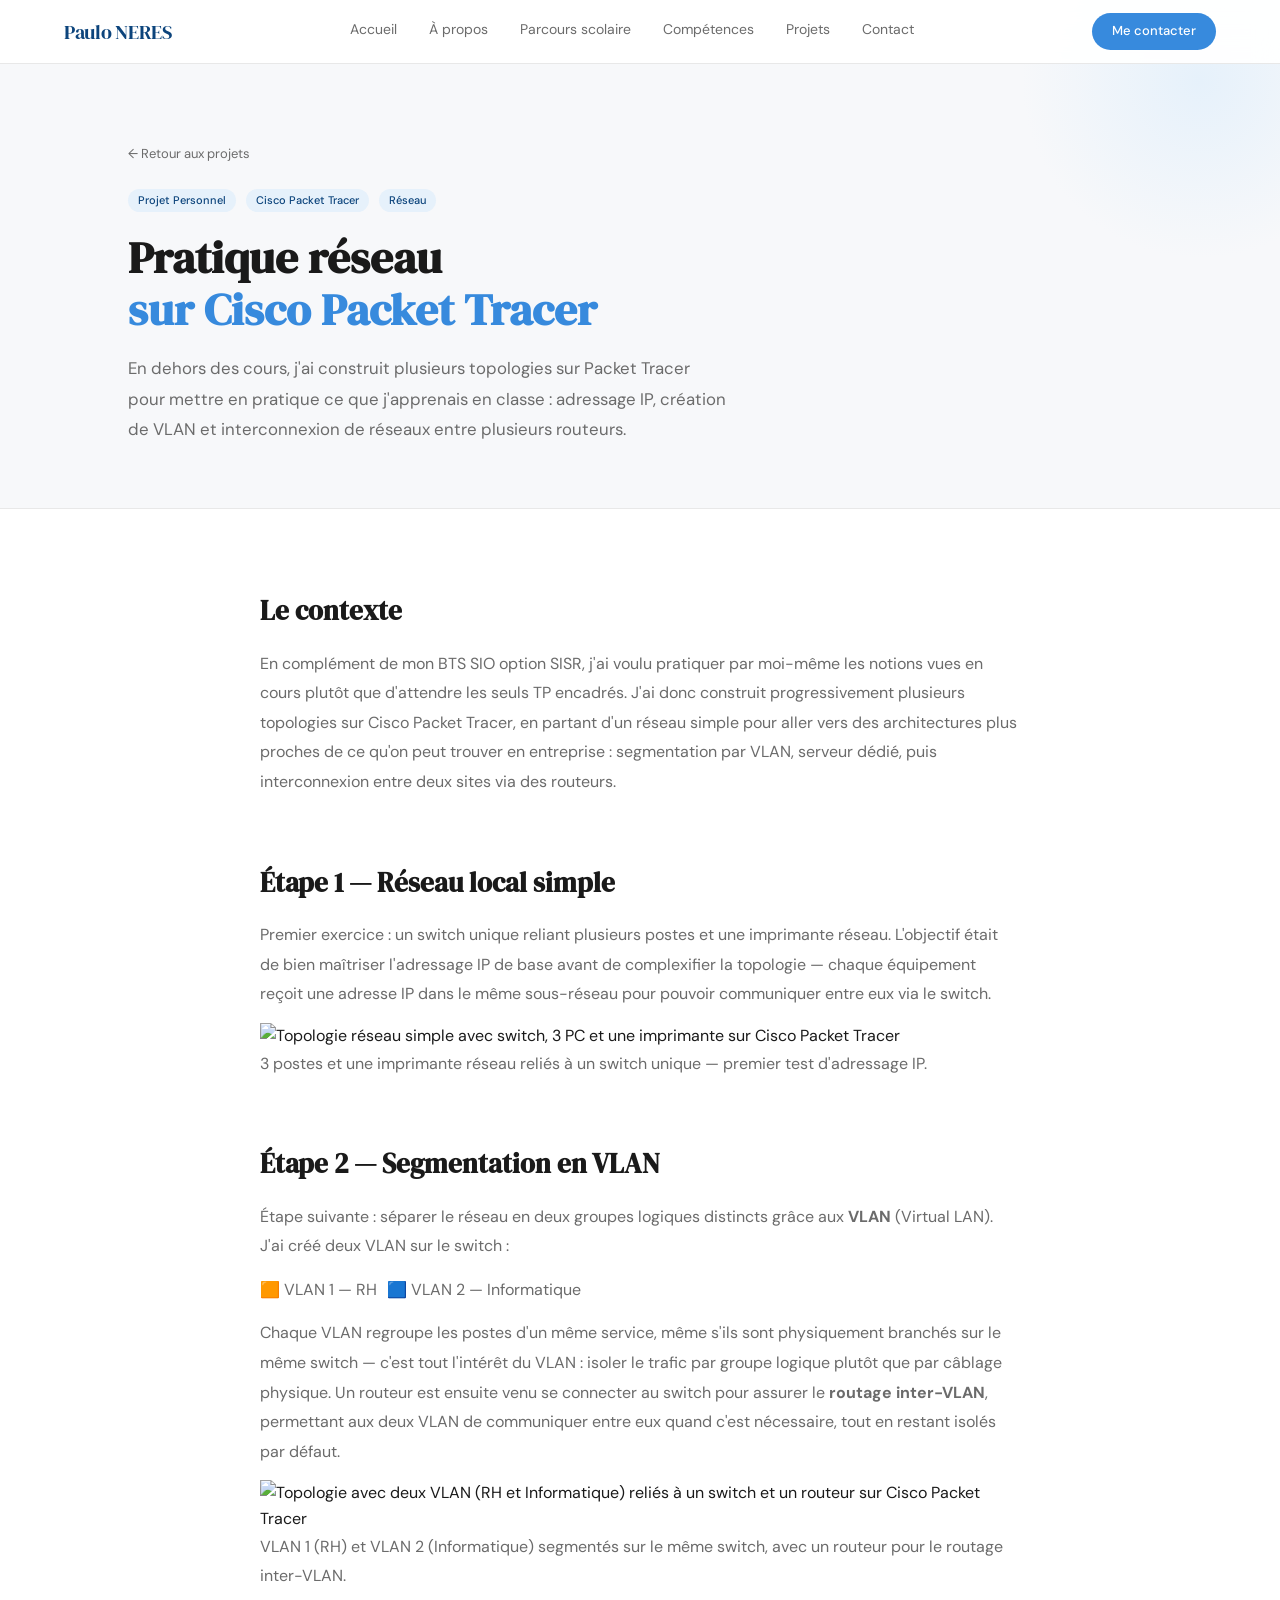
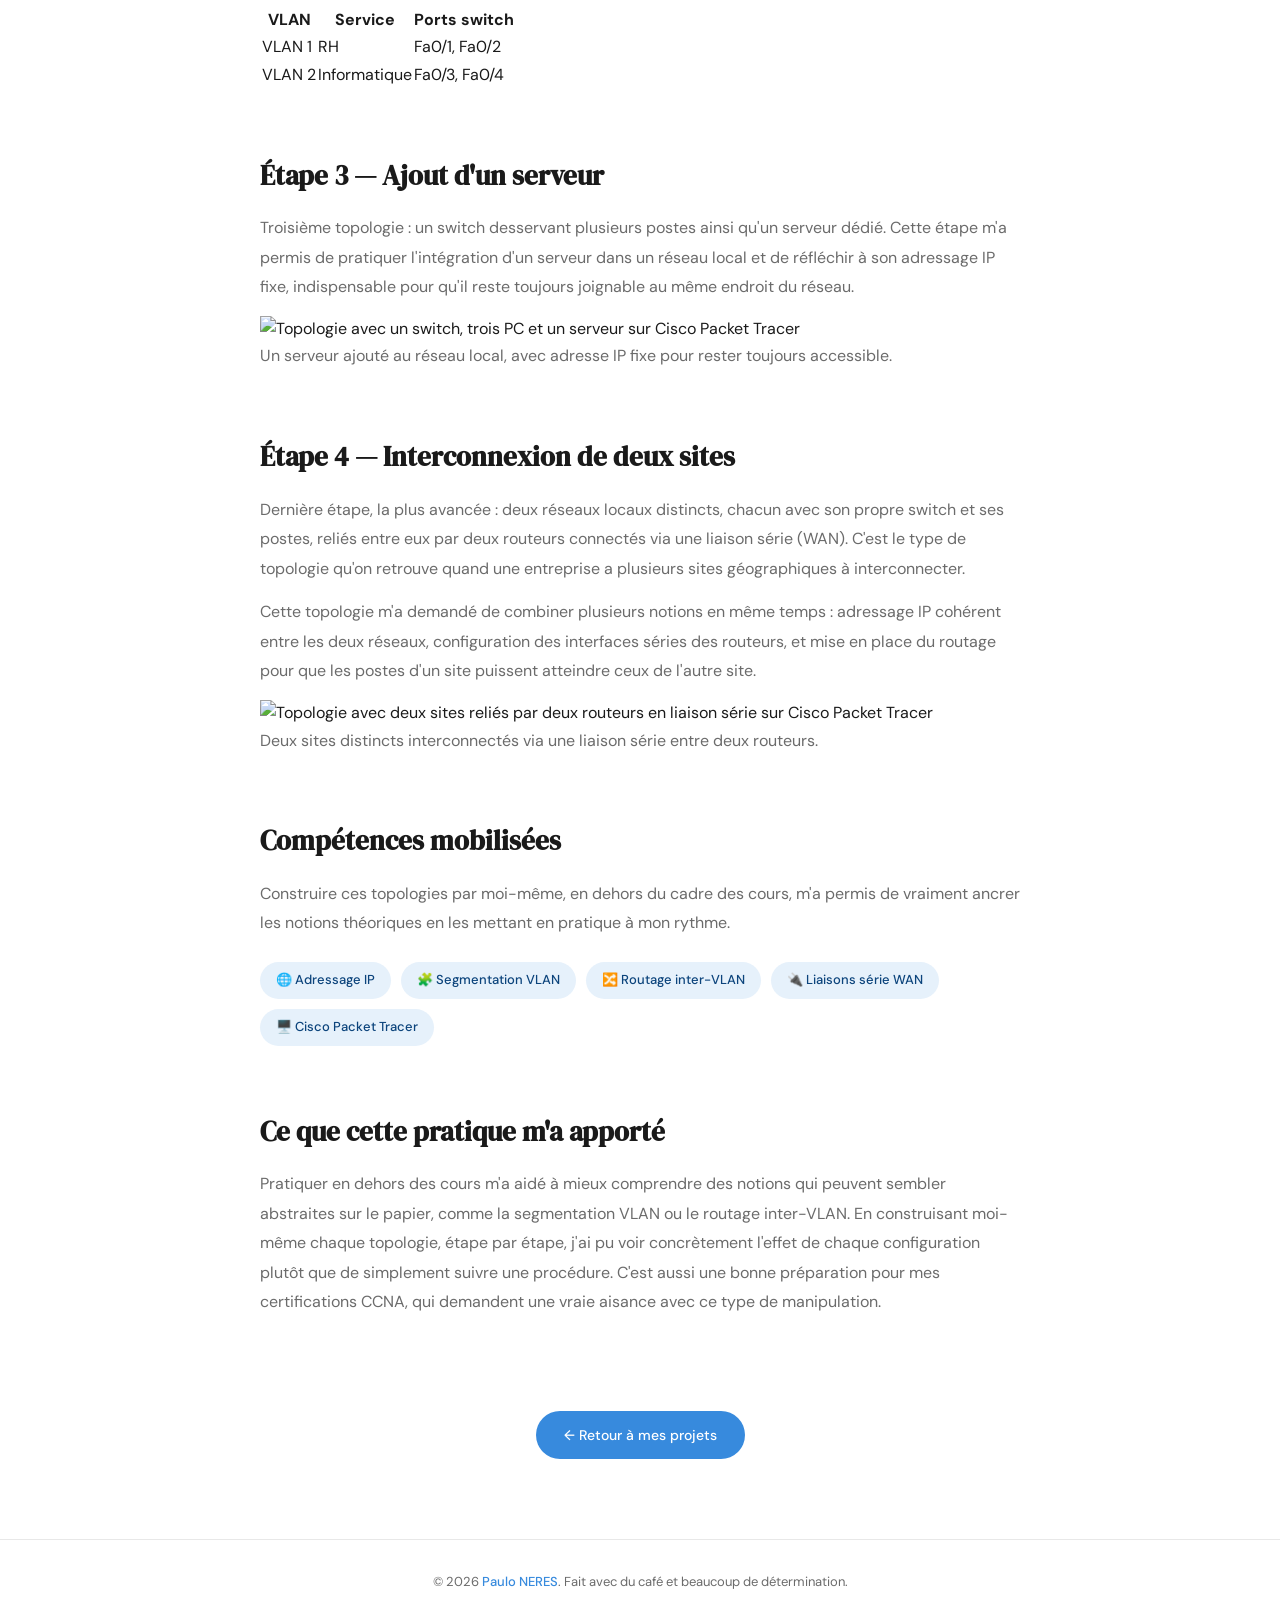
==== projet-reseau.html @ 7aedabb4 "Add files via upload" ====
<!DOCTYPE html>
<html lang="fr">
<head>
  <meta charset="UTF-8" />
  <meta name="viewport" content="width=device-width, initial-scale=1.0" />
  <title>Projet Réseau — Pratique sur Cisco Packet Tracer | Paulo Neres</title>

  <!-- Favicon -->
  <link rel="icon" type="image/svg+xml" href="favicon.svg" />
  <link rel="icon" type="image/png" sizes="32x32" href="favicon-32.png" />
  <link rel="apple-touch-icon" href="favicon-180.png" />
  <link rel="shortcut icon" href="favicon.ico" />

  <!-- Google Fonts -->
  <link rel="preconnect" href="https://fonts.googleapis.com" />
  <link rel="preconnect" href="https://fonts.gstatic.com" crossorigin />
  <link href="https://fonts.googleapis.com/css2?family=DM+Serif+Display&family=DM+Sans:wght@300;400;500&display=swap" rel="stylesheet" />

  <!-- Feuille de style -->
  <link rel="stylesheet" href="style.css" />
</head>
<body>

  <!-- ─── NAVIGATION ──────────────────────────── -->
  <nav>
    <a href="index.html" class="nav-logo">Paulo NERES</a>
    <div class="nav-links">
      <a href="index.html#home">Accueil</a>
      <a href="index.html#about">À propos</a>
      <a href="index.html#parcours">Parcours scolaire</a>
      <a href="index.html#skills">Compétences</a>
      <a href="index.html#projects">Projets</a>
      <a href="index.html#contact">Contact</a>
    </div>
    <a href="index.html#contact" class="nav-cta">Me contacter</a>
  </nav>

  <!-- ─── EN-TÊTE DE PAGE ───────────────────────── -->
  <section class="page-hero">
    <div class="page-hero-inner">
      <a href="index.html#projects" class="breadcrumb">← Retour aux projets</a>

      <div class="page-meta">
        <span class="tag">Projet Personnel</span>
        <span class="tag">Cisco Packet Tracer</span>
        <span class="tag">Réseau</span>
      </div>

      <h1 class="page-title">
        Pratique réseau<br>
        <span>sur Cisco Packet Tracer</span>
      </h1>

      <p class="page-lead">
        En dehors des cours, j'ai construit plusieurs topologies sur Packet Tracer pour mettre
        en pratique ce que j'apprenais en classe : adressage IP, création de VLAN et
        interconnexion de réseaux entre plusieurs routeurs.
      </p>
    </div>
  </section>

  <!-- ─── CONTENU ───────────────────────────────── -->
  <section class="page-content">
    <div class="page-content-narrow">

      <!-- Contexte -->
      <div class="page-block reveal">
        <h2 class="page-block-title">Le contexte</h2>
        <p>
          En complément de mon BTS SIO option SISR, j'ai voulu pratiquer par moi-même les
          notions vues en cours plutôt que d'attendre les seuls TP encadrés. J'ai donc construit
          progressivement plusieurs topologies sur Cisco Packet Tracer, en partant d'un réseau
          simple pour aller vers des architectures plus proches de ce qu'on peut trouver en
          entreprise : segmentation par VLAN, serveur dédié, puis interconnexion entre deux sites
          via des routeurs.
        </p>
      </div>

      <!-- Étape 1 -->
      <div class="page-block reveal">
        <h2 class="page-block-title">Étape 1 — Réseau local simple</h2>
        <p>
          Premier exercice : un switch unique reliant plusieurs postes et une imprimante réseau.
          L'objectif était de bien maîtriser l'adressage IP de base avant de complexifier la
          topologie — chaque équipement reçoit une adresse IP dans le même sous-réseau pour
          pouvoir communiquer entre eux via le switch.
        </p>

        <div class="topo-shot">
          <img src="images/reseau-etape1.png" alt="Topologie réseau simple avec switch, 3 PC et une imprimante sur Cisco Packet Tracer" />
        </div>
        <p class="topo-caption">3 postes et une imprimante réseau reliés à un switch unique — premier test d'adressage IP.</p>
      </div>

      <!-- Étape 2 -->
      <div class="page-block reveal">
        <h2 class="page-block-title">Étape 2 — Segmentation en VLAN</h2>
        <p>
          Étape suivante : séparer le réseau en deux groupes logiques distincts grâce aux
          <strong>VLAN</strong> (Virtual LAN). J'ai créé deux VLAN sur le switch :
        </p>

        <p style="margin: 14px 0; display: flex; gap: 10px; flex-wrap: wrap;">
          <span class="vlan-pill vlan-1">🟧 VLAN 1 — RH</span>
          <span class="vlan-pill vlan-2">🟦 VLAN 2 — Informatique</span>
        </p>

        <p>
          Chaque VLAN regroupe les postes d'un même service, même s'ils sont physiquement
          branchés sur le même switch — c'est tout l'intérêt du VLAN : isoler le trafic par
          groupe logique plutôt que par câblage physique. Un routeur est ensuite venu se
          connecter au switch pour assurer le <strong>routage inter-VLAN</strong>, permettant
          aux deux VLAN de communiquer entre eux quand c'est nécessaire, tout en restant isolés
          par défaut.
        </p>

        <div class="topo-shot">
          <img src="images/reseau-etape2.png" alt="Topologie avec deux VLAN (RH et Informatique) reliés à un switch et un routeur sur Cisco Packet Tracer" />
        </div>
        <p class="topo-caption">VLAN 1 (RH) et VLAN 2 (Informatique) segmentés sur le même switch, avec un routeur pour le routage inter-VLAN.</p>

        <table class="ip-table">
          <thead>
            <tr><th>VLAN</th><th>Service</th><th>Ports switch</th></tr>
          </thead>
          <tbody>
            <tr><td>VLAN 1</td><td>RH</td><td>Fa0/1, Fa0/2</td></tr>
            <tr><td>VLAN 2</td><td>Informatique</td><td>Fa0/3, Fa0/4</td></tr>
          </tbody>
        </table>
      </div>

      <!-- Étape 3 -->
      <div class="page-block reveal">
        <h2 class="page-block-title">Étape 3 — Ajout d'un serveur</h2>
        <p>
          Troisième topologie : un switch desservant plusieurs postes ainsi qu'un serveur dédié.
          Cette étape m'a permis de pratiquer l'intégration d'un serveur dans un réseau local et
          de réfléchir à son adressage IP fixe, indispensable pour qu'il reste toujours
          joignable au même endroit du réseau.
        </p>

        <div class="topo-shot">
          <img src="images/reseau-etape3.png" alt="Topologie avec un switch, trois PC et un serveur sur Cisco Packet Tracer" />
        </div>
        <p class="topo-caption">Un serveur ajouté au réseau local, avec adresse IP fixe pour rester toujours accessible.</p>
      </div>

      <!-- Étape 4 -->
      <div class="page-block reveal">
        <h2 class="page-block-title">Étape 4 — Interconnexion de deux sites</h2>
        <p>
          Dernière étape, la plus avancée : deux réseaux locaux distincts, chacun avec son
          propre switch et ses postes, reliés entre eux par deux routeurs connectés via une
          liaison série (WAN). C'est le type de topologie qu'on retrouve quand une entreprise a
          plusieurs sites géographiques à interconnecter.
        </p>
        <p>
          Cette topologie m'a demandé de combiner plusieurs notions en même temps : adressage IP
          cohérent entre les deux réseaux, configuration des interfaces séries des routeurs, et
          mise en place du routage pour que les postes d'un site puissent atteindre ceux de
          l'autre site.
        </p>

        <div class="topo-shot">
          <img src="images/reseau-etape4.png" alt="Topologie avec deux sites reliés par deux routeurs en liaison série sur Cisco Packet Tracer" />
        </div>
        <p class="topo-caption">Deux sites distincts interconnectés via une liaison série entre deux routeurs.</p>
      </div>

      <!-- Compétences mobilisées -->
      <div class="page-block reveal">
        <h2 class="page-block-title">Compétences mobilisées</h2>
        <p>
          Construire ces topologies par moi-même, en dehors du cadre des cours, m'a permis de
          vraiment ancrer les notions théoriques en les mettant en pratique à mon rythme.
        </p>
        <div class="skills-mobilized">
          <span class="skill-pill">🌐 Adressage IP</span>
          <span class="skill-pill">🧩 Segmentation VLAN</span>
          <span class="skill-pill">🔀 Routage inter-VLAN</span>
          <span class="skill-pill">🔌 Liaisons série WAN</span>
          <span class="skill-pill">🖥️ Cisco Packet Tracer</span>
        </div>
      </div>

      <!-- Ce que j'ai appris -->
      <div class="page-block reveal">
        <h2 class="page-block-title">Ce que cette pratique m'a apporté</h2>
        <p>
          Pratiquer en dehors des cours m'a aidé à mieux comprendre des notions qui peuvent
          sembler abstraites sur le papier, comme la segmentation VLAN ou le routage inter-VLAN.
          En construisant moi-même chaque topologie, étape par étape, j'ai pu voir concrètement
          l'effet de chaque configuration plutôt que de simplement suivre une procédure. C'est
          aussi une bonne préparation pour mes certifications CCNA, qui demandent une vraie
          aisance avec ce type de manipulation.
        </p>
      </div>

    </div>
  </section>

  <!-- ─── RETOUR ────────────────────────────────── -->
  <div class="page-back-cta">
    <a href="index.html#projects" class="btn-primary">← Retour à mes projets</a>
  </div>

  <!-- ─── FOOTER ───────────────────────────────── -->
  <footer>
    <p>© 2026 <span>Paulo NERES</span>. Fait avec du café et beaucoup de détermination.</p>
  </footer>

  <!-- Script -->
  <script src="script.js"></script>

</body>
</html>
---- style.css ----
/* ============================================
   PORTFOLIO — FEUILLE DE STYLE PRINCIPALE
   Auteur  : Paulo Neres
   Version : 2.0 — inspiré de DeveloperFolio
   ============================================ */

/* ─── RESET & BASE ─────────────────────────── */

*, *::before, *::after {
  box-sizing: border-box;
  margin: 0;
  padding: 0;
}

:root {
  --blue:       #378ADD;
  --blue-light: #E6F1FB;
  --blue-dark:  #0C447C;

  --text:       #1a1a1a;
  --text-muted: #6b6b6b;

  --border:     #e8e8e8;
  --bg:         #ffffff;
  --bg-soft:    #f7f8fa;

  --radius-sm:  8px;
  --radius-md:  12px;
  --radius-lg:  16px;
  --radius-pill:40px;

  --shadow-sm: 0 4px 14px rgba(12, 68, 124, 0.06);
  --shadow-md: 0 12px 32px rgba(55, 138, 221, 0.12);
  --shadow-lg: 0 20px 48px rgba(12, 68, 124, 0.14);
}

html {
  scroll-behavior: smooth;
}

body {
  font-family: 'DM Sans', sans-serif;
  font-size: 16px;
  line-height: 1.6;
  color: var(--text);
  background: var(--bg);
  overflow-x: hidden;
}

a {
  text-decoration: none;
  color: inherit;
}

::selection {
  background: var(--blue);
  color: #fff;
}

/* ─── NAVIGATION (toujours fixe et visible) ─── */

nav {
  position: fixed;
  top: 0;
  left: 0;
  right: 0;
  z-index: 100;
  height: 64px;
  padding: 0 5%;
  display: flex;
  align-items: center;
  justify-content: space-between;
  background: rgba(255, 255, 255, 0.92);
  backdrop-filter: blur(12px);
  border-bottom: 1px solid var(--border);
  transition: box-shadow 0.35s ease;
}

nav.nav-scrolled {
  box-shadow: var(--shadow-sm);
}

.nav-logo {
  font-family: 'DM Serif Display', serif;
  font-size: 20px;
  color: var(--blue-dark);
  letter-spacing: -0.3px;
}

.nav-links {
  display: flex;
  gap: 32px;
}

.nav-links a {
  position: relative;
  font-size: 14px;
  font-weight: 400;
  color: var(--text-muted);
  transition: color 0.2s;
  padding-bottom: 4px;
}

.nav-links a::after {
  content: "";
  position: absolute;
  left: 0;
  bottom: 0;
  width: 0%;
  height: 2px;
  background: var(--blue);
  transition: width 0.25s ease;
}

.nav-links a:hover {
  color: var(--blue);
}

.nav-links a:hover::after {
  width: 100%;
}

.nav-cta {
  padding: 8px 20px;
  background: var(--blue);
  color: #fff;
  font-size: 13px;
  font-weight: 500;
  border-radius: var(--radius-pill);
  transition: background 0.2s, transform 0.15s, box-shadow 0.2s;
}

.nav-cta:hover {
  background: var(--blue-dark);
  transform: translateY(-1px);
  box-shadow: var(--shadow-sm);
}

/* ─── SECTIONS — STRUCTURE COMMUNE ─────────── */

section {
  padding: 96px 10%;
}

.section-eyebrow {
  display: flex;
  align-items: center;
  gap: 10px;
  margin-bottom: 12px;
}

.section-eyebrow-icon {
  width: 28px;
  height: 28px;
  display: flex;
  align-items: center;
  justify-content: center;
  background: var(--blue-light);
  border-radius: 50%;
  font-size: 14px;
}

.section-label {
  font-size: 12px;
  font-weight: 500;
  letter-spacing: 2px;
  text-transform: uppercase;
  color: var(--blue);
}

.section-title {
  font-family: 'DM Serif Display', serif;
  font-size: 2.4rem;
  line-height: 1.2;
  color: var(--text);
  margin-bottom: 20px;
}

.section-sub {
  font-size: 1rem;
  color: var(--text-muted);
  max-width: 520px;
  line-height: 1.75;
}

/* Révélation au scroll, appliquée via JS */
.reveal {
  opacity: 0;
  transform: translateY(28px);
  transition: opacity 0.7s ease, transform 0.7s ease;
}

.reveal.is-visible {
  opacity: 1;
  transform: translateY(0);
}

/* ─── HERO ──────────────────────────────────── */

#home {
  position: relative;
  min-height: 100vh;
  display: flex;
  align-items: center;
  padding-top: 120px;
  background: var(--bg);
  border-bottom: 1px solid var(--border);
  overflow: hidden;
}

#home::before {
  content: "";
  position: absolute;
  top: -120px;
  right: -120px;
  width: 420px;
  height: 420px;
  background: radial-gradient(circle, var(--blue-light) 0%, rgba(230,241,251,0) 70%);
  border-radius: 50%;
  z-index: 0;
}

.hero-inner {
  position: relative;
  z-index: 1;
  max-width: 680px;
}

.hero-tag {
  display: inline-flex;
  align-items: center;
  gap: 8px;
  padding: 6px 14px;
  background: var(--blue-light);
  color: var(--blue-dark);
  font-size: 13px;
  font-weight: 500;
  border-radius: var(--radius-pill);
  margin-bottom: 28px;
}

.hero-tag .dot {
  width: 7px;
  height: 7px;
  border-radius: 50%;
  background: #36c275;
  animation: pulse 1.8s ease infinite;
}

.hero-title {
  font-family: 'DM Serif Display', serif;
  font-size: 3.8rem;
  line-height: 1.1;
  letter-spacing: -1px;
  margin-bottom: 20px;
}

.hero-title span {
  color: var(--blue);
}

.hero-desc {
  font-size: 1.05rem;
  color: var(--text-muted);
  max-width: 480px;
  line-height: 1.8;
  margin-bottom: 36px;
}

.hero-actions {
  display: flex;
  gap: 14px;
  flex-wrap: wrap;
}

.btn-primary {
  display: inline-block;
  padding: 13px 28px;
  background: var(--blue);
  color: #fff;
  font-size: 14px;
  font-weight: 500;
  border-radius: var(--radius-pill);
  transition: background 0.2s, transform 0.15s, box-shadow 0.2s;
}

.btn-primary:hover {
  background: var(--blue-dark);
  transform: translateY(-2px);
  box-shadow: var(--shadow-md);
}

.btn-secondary {
  display: inline-block;
  padding: 13px 28px;
  border: 1.5px solid var(--border);
  color: var(--text);
  font-size: 14px;
  font-weight: 400;
  border-radius: var(--radius-pill);
  transition: border-color 0.2s, color 0.2s, transform 0.15s;
}

.btn-secondary:hover {
  border-color: var(--blue);
  color: var(--blue);
  transform: translateY(-2px);
}

.hero-stats {
  display: flex;
  gap: 40px;
  margin-top: 52px;
  padding-top: 52px;
  border-top: 1px solid var(--border);
}

.stat-num {
  font-family: 'DM Serif Display', serif;
  font-size: 2rem;
  color: var(--text);
}

.stat-label {
  font-size: 13px;
  color: var(--text-muted);
  margin-top: 2px;
}

@keyframes pulse {
  0%   { box-shadow: 0 0 0 0 rgba(54, 194, 117, 0.5); }
  70%  { box-shadow: 0 0 0 6px rgba(54, 194, 117, 0); }
  100% { box-shadow: 0 0 0 0 rgba(54, 194, 117, 0); }
}

/* ─── À PROPOS ──────────────────────────────── */

#about {
  background: var(--bg-soft);
}

.about-grid {
  display: grid;
  grid-template-columns: 1fr 1fr;
  gap: 64px;
  align-items: start;
  margin-top: 48px;
}

.about-text p {
  font-size: 1rem;
  color: var(--text-muted);
  line-height: 1.9;
  margin-bottom: 16px;
}

.about-cards {
  display: flex;
  flex-direction: column;
  gap: 16px;
}

.about-card {
  display: flex;
  gap: 16px;
  align-items: flex-start;
  padding: 20px 24px;
  background: var(--bg);
  border: 1px solid var(--border);
  border-radius: var(--radius-md);
  transition: transform 0.2s, box-shadow 0.2s, border-color 0.2s;
}

.about-card:hover {
  transform: translateX(4px);
  box-shadow: var(--shadow-sm);
  border-color: var(--blue-light);
}

.about-icon {
  width: 40px;
  height: 40px;
  flex-shrink: 0;
  display: flex;
  align-items: center;
  justify-content: center;
  font-size: 18px;
  background: var(--blue-light);
  border-radius: var(--radius-sm);
}

.about-card-title {
  font-weight: 500;
  font-size: 15px;
  margin-bottom: 4px;
}

.about-card-text {
  font-size: 13px;
  color: var(--text-muted);
  line-height: 1.6;
}

/* ─── PARCOURS SCOLAIRE (timeline) ──────────── */

#parcours {
  background: var(--bg);
}

.timeline {
  position: relative;
  margin-top: 48px;
  padding-left: 32px;
  border-left: 2px solid var(--border);
}

.timeline-item {
  position: relative;
  padding-bottom: 40px;
}

.timeline-item:last-child {
  padding-bottom: 0;
}

.timeline-dot {
  position: absolute;
  left: -41px;
  top: 2px;
  width: 18px;
  height: 18px;
  background: var(--bg);
  border: 3px solid var(--blue);
  border-radius: 50%;
}

.timeline-item.is-current .timeline-dot {
  background: var(--blue);
  box-shadow: 0 0 0 4px var(--blue-light);
}

.timeline-period {
  display: inline-block;
  font-size: 12px;
  font-weight: 500;
  letter-spacing: 1px;
  text-transform: uppercase;
  color: var(--blue);
  margin-bottom: 8px;
}

.timeline-card {
  padding: 20px 24px;
  background: var(--bg-soft);
  border: 1px solid var(--border);
  border-radius: var(--radius-md);
  transition: transform 0.2s, box-shadow 0.2s, border-color 0.2s;
}

.timeline-item.is-current .timeline-card {
  border-color: var(--blue-light);
  background: var(--blue-light);
}

.timeline-card:hover {
  transform: translateX(4px);
  box-shadow: var(--shadow-sm);
}

.timeline-title {
  font-weight: 500;
  font-size: 16px;
  margin-bottom: 4px;
}

.timeline-place {
  font-size: 13px;
  color: var(--text-muted);
  margin-bottom: 10px;
}

.timeline-desc {
  font-size: 13px;
  color: var(--text-muted);
  line-height: 1.65;
}

.timeline-badge {
  display: inline-block;
  margin-top: 10px;
  padding: 3px 10px;
  font-size: 11px;
  font-weight: 500;
  background: var(--bg);
  color: var(--blue-dark);
  border-radius: 20px;
}

/* ─── FORMATIONS COMPLÉMENTAIRES ─────────────── */

#formations {
  background: var(--bg-soft);
}

.certif-grid {
  display: grid;
  grid-template-columns: repeat(auto-fill, minmax(260px, 1fr));
  gap: 16px;
  margin-top: 48px;
}

.certif-card {
  display: flex;
  gap: 16px;
  align-items: flex-start;
  padding: 22px;
  background: var(--bg);
  border: 1px solid var(--border);
  border-radius: var(--radius-md);
  transition: transform 0.2s, box-shadow 0.2s, border-color 0.2s;
}

.certif-card:hover {
  transform: translateY(-4px);
  box-shadow: var(--shadow-md);
  border-color: var(--blue-light);
}

.certif-icon {
  width: 42px;
  height: 42px;
  flex-shrink: 0;
  display: flex;
  align-items: center;
  justify-content: center;
  font-size: 19px;
  background: var(--blue-light);
  border-radius: var(--radius-sm);
}

.certif-title {
  font-weight: 500;
  font-size: 15px;
  margin-bottom: 4px;
}

.certif-org {
  font-size: 12px;
  color: var(--blue-dark);
  font-weight: 500;
  margin-bottom: 6px;
}

.certif-date {
  font-size: 12px;
  color: var(--text-muted);
  margin-bottom: 8px;
}

.certif-desc {
  font-size: 13px;
  color: var(--text-muted);
  line-height: 1.6;
}

/* ─── COMPÉTENCES ───────────────────────────── */

#skills {
  background: var(--bg);
}

.skills-grid {
  display: grid;
  grid-template-columns: repeat(auto-fill, minmax(220px, 1fr));
  gap: 16px;
  margin-top: 48px;
}

.skill-card {
  padding: 22px;
  background: var(--bg);
  border: 1px solid var(--border);
  border-radius: var(--radius-md);
  transition: border-color 0.25s, transform 0.2s, box-shadow 0.25s;
}

.skill-card:hover {
  border-color: var(--blue);
  transform: translateY(-4px);
  box-shadow: var(--shadow-md);
}

.skill-top {
  display: flex;
  align-items: center;
  gap: 10px;
  margin-bottom: 14px;
}

.skill-icon {
  width: 30px;
  height: 30px;
  display: flex;
  align-items: center;
  justify-content: center;
  font-size: 15px;
  background: var(--blue-light);
  border-radius: 50%;
}

.skill-name {
  font-weight: 500;
  font-size: 14px;
}

.skill-bar {
  height: 5px;
  background: var(--border);
  border-radius: 4px;
  overflow: hidden;
}

.skill-fill {
  height: 100%;
  width: 0%;
  background: linear-gradient(90deg, var(--blue), var(--blue-dark));
  border-radius: 4px;
  transition: width 1s ease;
}

.skill-level {
  font-size: 12px;
  color: var(--text-muted);
  margin-top: 8px;
}

/* ─── PROJETS ───────────────────────────────── */

#projects {
  background: var(--bg-soft);
}

.projects-grid {
  display: grid;
  grid-template-columns: repeat(auto-fill, minmax(300px, 1fr));
  gap: 20px;
  margin-top: 48px;
}

.project-card {
  background: var(--bg);
  border: 1px solid var(--border);
  border-radius: var(--radius-lg);
  overflow: hidden;
  transition: transform 0.25s, box-shadow 0.25s;
}

.project-card:hover {
  transform: translateY(-6px);
  box-shadow: var(--shadow-lg);
}

.project-thumb {
  height: 160px;
  display: flex;
  align-items: center;
  justify-content: center;
  font-size: 40px;
  position: relative;
  overflow: hidden;
}

.project-thumb::after {
  content: "";
  position: absolute;
  inset: 0;
  background: linear-gradient(180deg, rgba(255,255,255,0) 60%, rgba(0,0,0,0.04) 100%);
}

.project-body {
  padding: 20px 24px 24px;
}

.project-tags {
  display: flex;
  gap: 6px;
  flex-wrap: wrap;
  margin-bottom: 10px;
}

.tag {
  font-size: 11px;
  font-weight: 500;
  padding: 3px 10px;
  background: var(--blue-light);
  color: var(--blue-dark);
  border-radius: 20px;
}

.project-title {
  font-weight: 500;
  font-size: 16px;
  margin-bottom: 8px;
}

.project-desc {
  font-size: 13px;
  color: var(--text-muted);
  line-height: 1.65;
  margin-bottom: 16px;
}

.project-link {
  display: inline-flex;
  align-items: center;
  gap: 6px;
  font-size: 13px;
  font-weight: 500;
  color: var(--blue);
  transition: color 0.2s, gap 0.2s;
}

.project-link:hover {
  color: var(--blue-dark);
  gap: 10px;
}

/* ─── CONTACT ───────────────────────────────── */

#contact {
  background: var(--bg);
}

.contact-grid {
  display: grid;
  grid-template-columns: 1fr 1fr;
  gap: 64px;
  align-items: start;
  margin-top: 48px;
}

.contact-info {
  display: flex;
  flex-direction: column;
  gap: 20px;
  margin-top: 8px;
}

.contact-item {
  display: flex;
  align-items: center;
  gap: 14px;
  padding: 14px 16px;
  border-radius: var(--radius-md);
  transition: background 0.2s, transform 0.2s;
}

.contact-item:hover {
  background: var(--bg-soft);
  transform: translateX(4px);
}

.contact-icon {
  width: 42px;
  height: 42px;
  flex-shrink: 0;
  display: flex;
  align-items: center;
  justify-content: center;
  font-size: 16px;
  background: var(--blue-light);
  border-radius: var(--radius-sm);
}

.contact-detail-label {
  font-size: 12px;
  color: var(--text-muted);
  margin-bottom: 2px;
}

.contact-detail-value {
  font-size: 14px;
  font-weight: 500;
}

.contact-detail-value a:hover {
  color: var(--blue);
}

/* ─── FORMULAIRE ────────────────────────────── */

form {
  display: flex;
  flex-direction: column;
  gap: 14px;
}

form input,
form textarea {
  width: 100%;
  padding: 12px 16px;
  font-family: 'DM Sans', sans-serif;
  font-size: 14px;
  color: var(--text);
  background: var(--bg-soft);
  border: 1px solid var(--border);
  border-radius: var(--radius-sm);
  outline: none;
  transition: border-color 0.2s, background 0.2s;
}

form input:focus,
form textarea:focus {
  border-color: var(--blue);
  background: var(--bg);
}

form textarea {
  height: 120px;
  resize: vertical;
}

form button {
  padding: 13px;
  font-family: 'DM Sans', sans-serif;
  font-size: 14px;
  font-weight: 500;
  color: #fff;
  background: var(--blue);
  border: none;
  border-radius: var(--radius-sm);
  cursor: pointer;
  transition: background 0.2s, transform 0.15s;
}

form button:hover {
  background: var(--blue-dark);
  transform: translateY(-1px);
}

/* ─── FOOTER ────────────────────────────────── */

footer {
  padding: 32px;
  text-align: center;
  font-size: 13px;
  color: var(--text-muted);
  border-top: 1px solid var(--border);
}

footer span {
  color: var(--blue);
  font-weight: 500;
}

/* ─── BOUTON RETOUR EN HAUT ─────────────────── */

.back-to-top {
  position: fixed;
  bottom: 28px;
  right: 28px;
  width: 44px;
  height: 44px;
  display: flex;
  align-items: center;
  justify-content: center;
  background: var(--blue);
  color: #fff;
  border-radius: 50%;
  font-size: 18px;
  box-shadow: var(--shadow-md);
  opacity: 0;
  pointer-events: none;
  transform: translateY(12px);
  transition: opacity 0.25s, transform 0.25s, background 0.2s;
  z-index: 90;
  border: none;
  cursor: pointer;
}

.back-to-top.visible {
  opacity: 1;
  pointer-events: auto;
  transform: translateY(0);
}

.back-to-top:hover {
  background: var(--blue-dark);
}

/* ─── ANIMATIONS ────────────────────────────── */

@keyframes fadeUp {
  from {
    opacity: 0;
    transform: translateY(24px);
  }
  to {
    opacity: 1;
    transform: translateY(0);
  }
}

.hero-inner > * {
  animation: fadeUp 0.6s ease both;
}

.hero-tag     { animation-delay: 0.05s; }
.hero-title   { animation-delay: 0.12s; }
.hero-desc    { animation-delay: 0.20s; }
.hero-actions { animation-delay: 0.28s; }
.hero-stats   { animation-delay: 0.36s; }

/* ─── PAGE INTERNE — SITUATION PRO ──────────── */

.page-hero {
  position: relative;
  padding-top: 140px;
  padding-bottom: 64px;
  background: var(--bg-soft);
  border-bottom: 1px solid var(--border);
  overflow: hidden;
}

.page-hero::before {
  content: "";
  position: absolute;
  top: -100px;
  right: -100px;
  width: 360px;
  height: 360px;
  background: radial-gradient(circle, var(--blue-light) 0%, rgba(230,241,251,0) 70%);
  border-radius: 50%;
  z-index: 0;
}

.breadcrumb {
  position: relative;
  z-index: 1;
  display: inline-flex;
  align-items: center;
  gap: 8px;
  font-size: 13px;
  color: var(--text-muted);
  margin-bottom: 24px;
  transition: color 0.2s, gap 0.2s;
}

.breadcrumb:hover {
  color: var(--blue);
  gap: 12px;
}

.page-hero-inner {
  position: relative;
  z-index: 1;
  max-width: 720px;
}

.page-meta {
  display: flex;
  gap: 10px;
  flex-wrap: wrap;
  margin-bottom: 20px;
}

.page-title {
  font-family: 'DM Serif Display', serif;
  font-size: 2.8rem;
  line-height: 1.15;
  margin-bottom: 18px;
}

.page-title span {
  color: var(--blue);
}

.page-lead {
  font-size: 1.05rem;
  color: var(--text-muted);
  line-height: 1.8;
  max-width: 600px;
}

.page-content {
  padding: 80px 10%;
}

.page-content-narrow {
  max-width: 760px;
  margin: 0 auto;
}

.page-block {
  margin-bottom: 64px;
}

.page-block:last-child {
  margin-bottom: 0;
}

.page-block-title {
  font-family: 'DM Serif Display', serif;
  font-size: 1.7rem;
  margin-bottom: 16px;
}

.page-block p {
  font-size: 1rem;
  color: var(--text-muted);
  line-height: 1.85;
  margin-bottom: 14px;
}

/* Grille d'outils (résumé visuel des applications utilisées) */
.tool-grid {
  display: grid;
  grid-template-columns: repeat(auto-fill, minmax(220px, 1fr));
  gap: 16px;
  margin-top: 32px;
}

.tool-card {
  display: flex;
  gap: 14px;
  align-items: flex-start;
  padding: 18px 20px;
  background: var(--bg-soft);
  border: 1px solid var(--border);
  border-radius: var(--radius-md);
  transition: transform 0.2s, box-shadow 0.2s, border-color 0.2s;
}

.tool-card:hover {
  transform: translateY(-3px);
  box-shadow: var(--shadow-sm);
  border-color: var(--blue-light);
}

.tool-icon {
  width: 36px;
  height: 36px;
  flex-shrink: 0;
  display: flex;
  align-items: center;
  justify-content: center;
  font-size: 17px;
  background: var(--bg);
  border-radius: var(--radius-sm);
}

.tool-name {
  font-weight: 500;
  font-size: 14px;
  margin-bottom: 3px;
}

.tool-desc {
  font-size: 12.5px;
  color: var(--text-muted);
  line-height: 1.55;
}

/* Compétences mobilisées, en tags */
.skills-mobilized {
  display: flex;
  gap: 10px;
  flex-wrap: wrap;
  margin-top: 24px;
}

.skill-pill {
  display: inline-flex;
  align-items: center;
  gap: 6px;
  padding: 8px 16px;
  background: var(--blue-light);
  color: var(--blue-dark);
  font-size: 13px;
  font-weight: 500;
  border-radius: var(--radius-pill);
}

/* Callout / encart d'attention */
.callout {
  display: flex;
  gap: 14px;
  align-items: flex-start;
  padding: 20px 24px;
  background: var(--blue-light);
  border-radius: var(--radius-md);
  margin-top: 24px;
}

.callout-icon {
  font-size: 20px;
  flex-shrink: 0;
}

.callout p {
  color: var(--blue-dark);
  font-size: 0.95rem;
  line-height: 1.7;
  margin: 0;
}

.page-back-cta {
  display: flex;
  justify-content: center;
  padding: 0 10% 80px;
}

/* CTA externe (ex: voir le site en ligne) à l'intérieur des blocs de page */
.external-cta {
  display: inline-flex;
  align-items: center;
  gap: 8px;
  margin-top: 8px;
  padding: 13px 26px;
  background: var(--blue);
  color: #fff;
  font-size: 14px;
  font-weight: 500;
  border-radius: var(--radius-pill);
  transition: background 0.2s, transform 0.15s, box-shadow 0.2s;
}

.external-cta:hover {
  background: var(--blue-dark);
  transform: translateY(-2px);
  box-shadow: var(--shadow-md);
}

.external-cta .icon {
  font-size: 13px;
}

/* ─── PAGE TECHNIQUE — VEILLE / ARTICLE ─────── */

.diagram-box {
  margin-top: 28px;
  padding: 24px;
  background: var(--bg-soft);
  border: 1px solid var(--border);
  border-radius: var(--radius-md);
  display: flex;
  justify-content: center;
  overflow-x: auto;
}

.diagram-box svg {
  max-width: 100%;
  height: auto;
}

.diagram-caption {
  margin-top: 12px;
  font-size: 12.5px;
  color: var(--text-muted);
  text-align: center;
}

.code-block {
  margin-top: 18px;
  padding: 16px 20px;
  background: #14202b;
  color: #e5edf3;
  border-radius: var(--radius-md);
  font-family: 'SFMono-Regular', Consolas, 'Liberation Mono', Menlo, monospace;
  font-size: 13px;
  line-height: 1.7;
  overflow-x: auto;
  white-space: pre;
}

.code-block .cmt {
  color: #7a93a3;
}

.compare-table {
  margin-top: 28px;
  width: 100%;
  border-collapse: collapse;
  font-size: 13.5px;
  overflow: hidden;
  border-radius: var(--radius-md);
  border: 1px solid var(--border);
}

.compare-table th,
.compare-table td {
  padding: 12px 16px;
  text-align: left;
  border-bottom: 1px solid var(--border);
}

.compare-table th {
  background: var(--blue-light);
  color: var(--blue-dark);
  font-weight: 500;
  font-size: 12.5px;
  text-transform: uppercase;
  letter-spacing: 0.5px;
}

.compare-table tr:last-child td {
  border-bottom: none;
}

.compare-table td:first-child {
  font-weight: 500;
  white-space: nowrap;
}

.use-case-grid {
  display: grid;
  grid-template-columns: repeat(auto-fill, minmax(220px, 1fr));
  gap: 16px;
  margin-top: 24px;
}

.use-case-card {
  padding: 18px 20px;
  background: var(--bg-soft);
  border: 1px solid var(--border);
  border-radius: var(--radius-md);
  transition: transform 0.2s, box-shadow 0.2s, border-color 0.2s;
}

.use-case-card:hover {
  transform: translateY(-3px);
  box-shadow: var(--shadow-sm);
  border-color: var(--blue-light);
}

.use-case-card .uc-title {
  font-weight: 500;
  font-size: 14px;
  margin-bottom: 6px;
  display: flex;
  align-items: center;
  gap: 8px;
}

.use-case-card .uc-desc {
  font-size: 12.5px;
  color: var(--text-muted);
  line-height: 1.6;
}

@media (max-width: 768px) {
  .compare-table {
    font-size: 12px;
  }

  .compare-table th,
  .compare-table td {
    padding: 10px 10px;
  }
}

@media (max-width: 768px) {
  .page-title {
    font-size: 2.1rem;
  }

  .page-hero {
    padding-top: 110px;
  }

  .page-content {
    padding: 56px 6%;
  }
}

/* ─── RESPONSIVE ────────────────────────────── */

@media (max-width: 768px) {
  .hero-title {
    font-size: 2.4rem;
  }

  .about-grid,
  .contact-grid {
    grid-template-columns: 1fr;
    gap: 32px;
  }

  .nav-links {
    display: none;
  }

  section {
    padding: 72px 6%;
  }

  .hero-stats {
    flex-wrap: wrap;
    gap: 24px;
  }

  .back-to-top {
    bottom: 18px;
    right: 18px;
    width: 40px;
    height: 40px;
  }
}
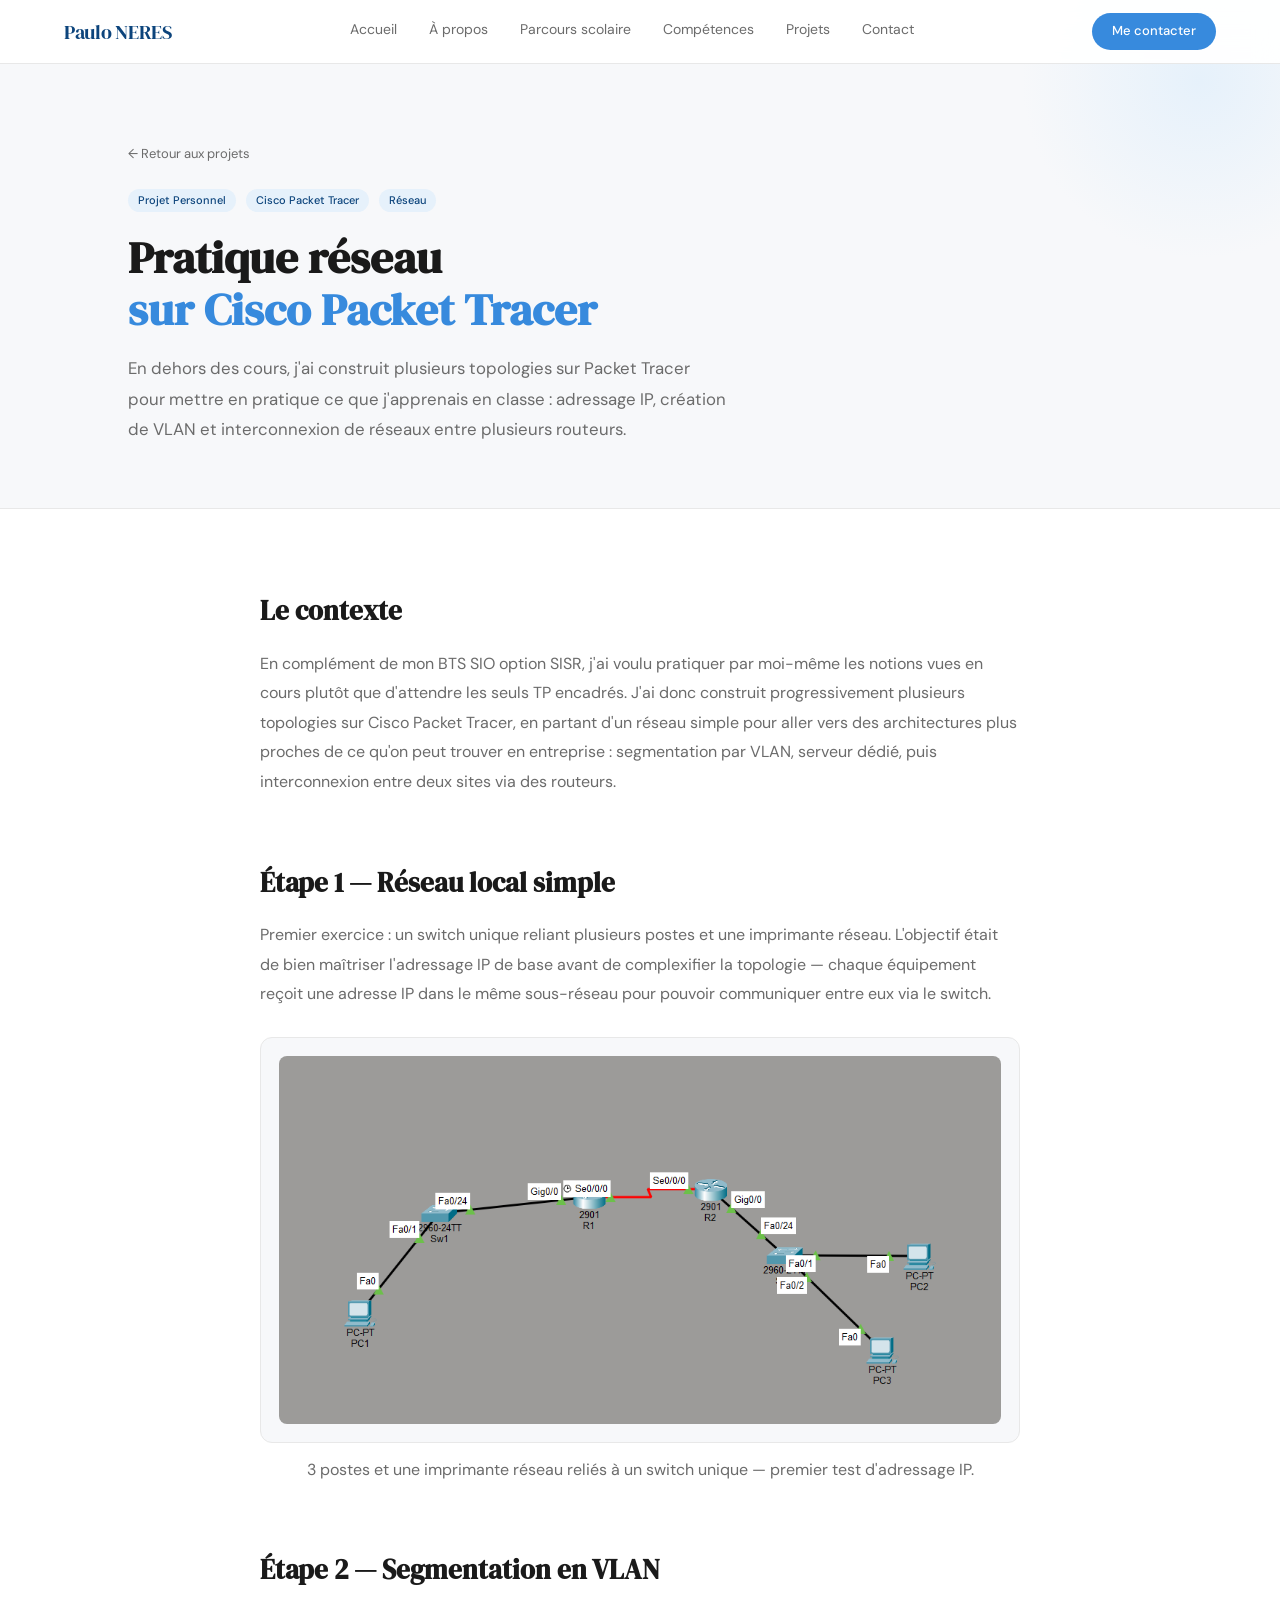
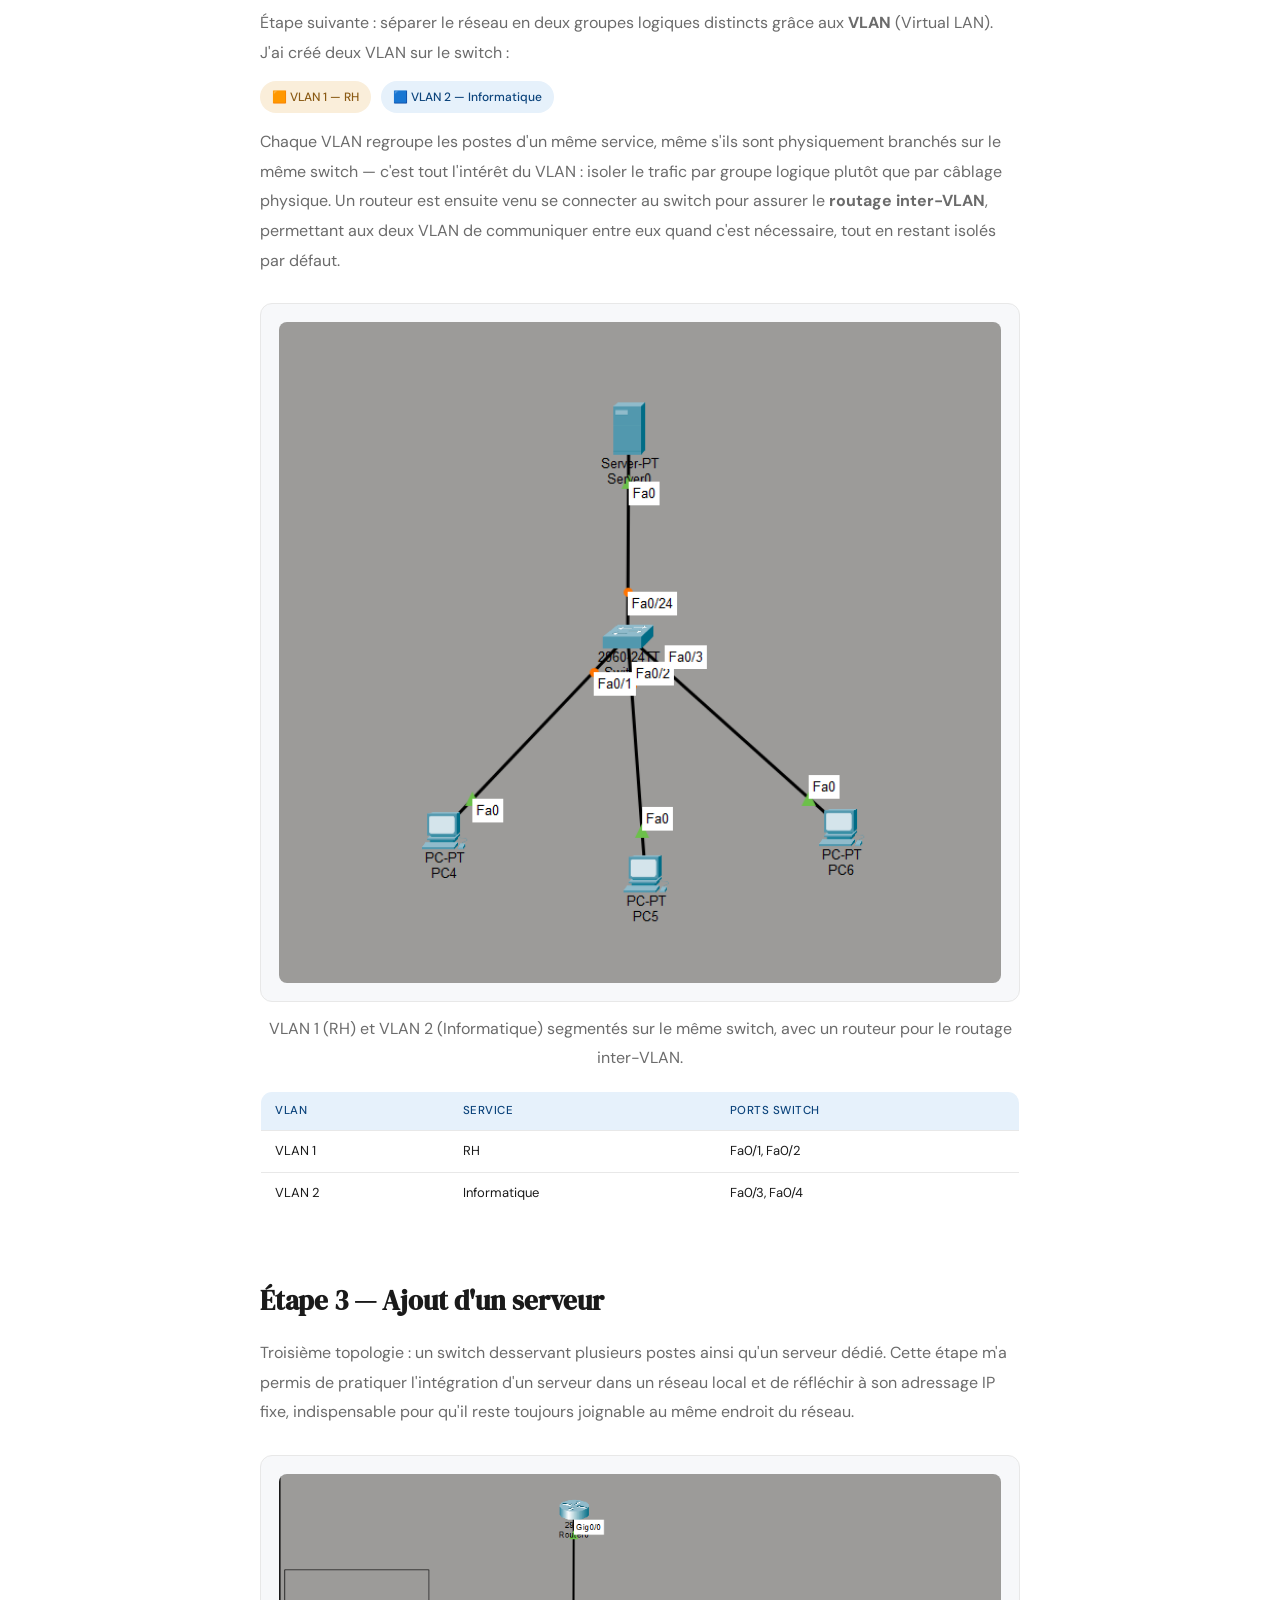
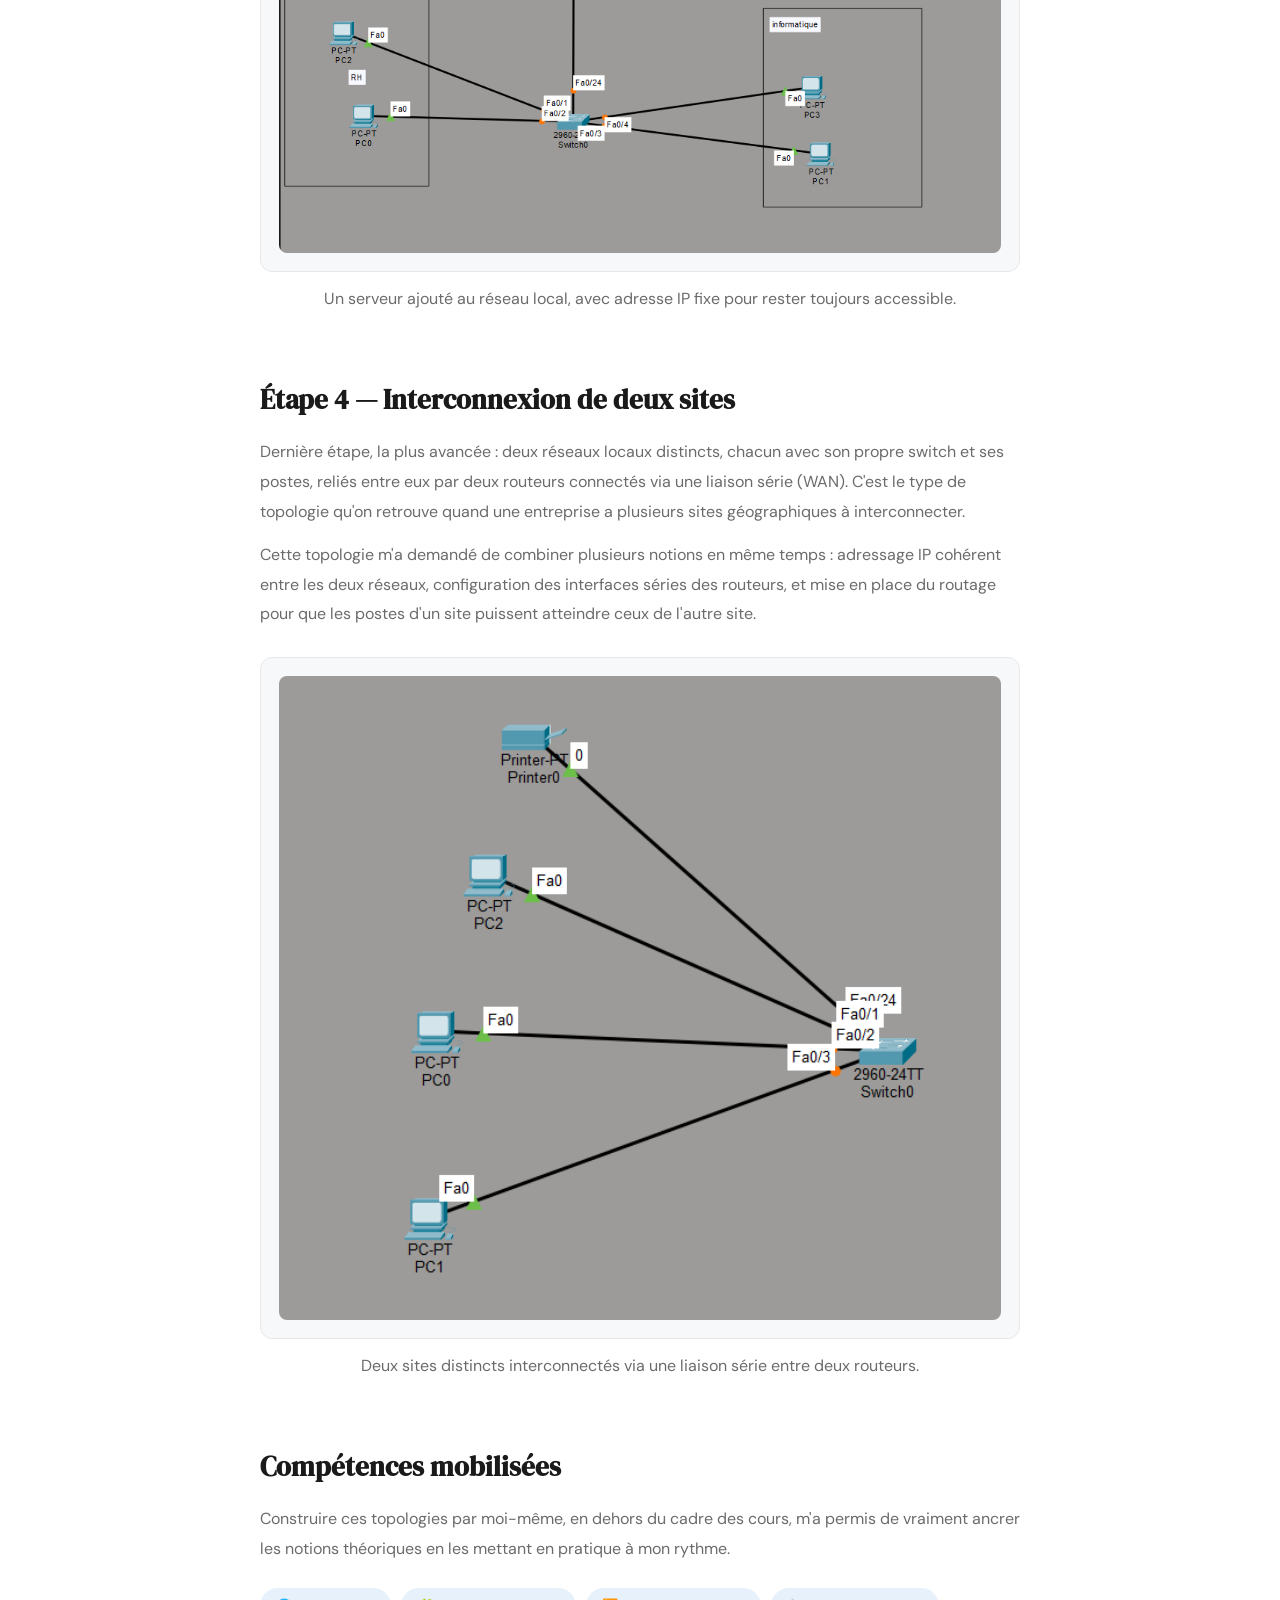
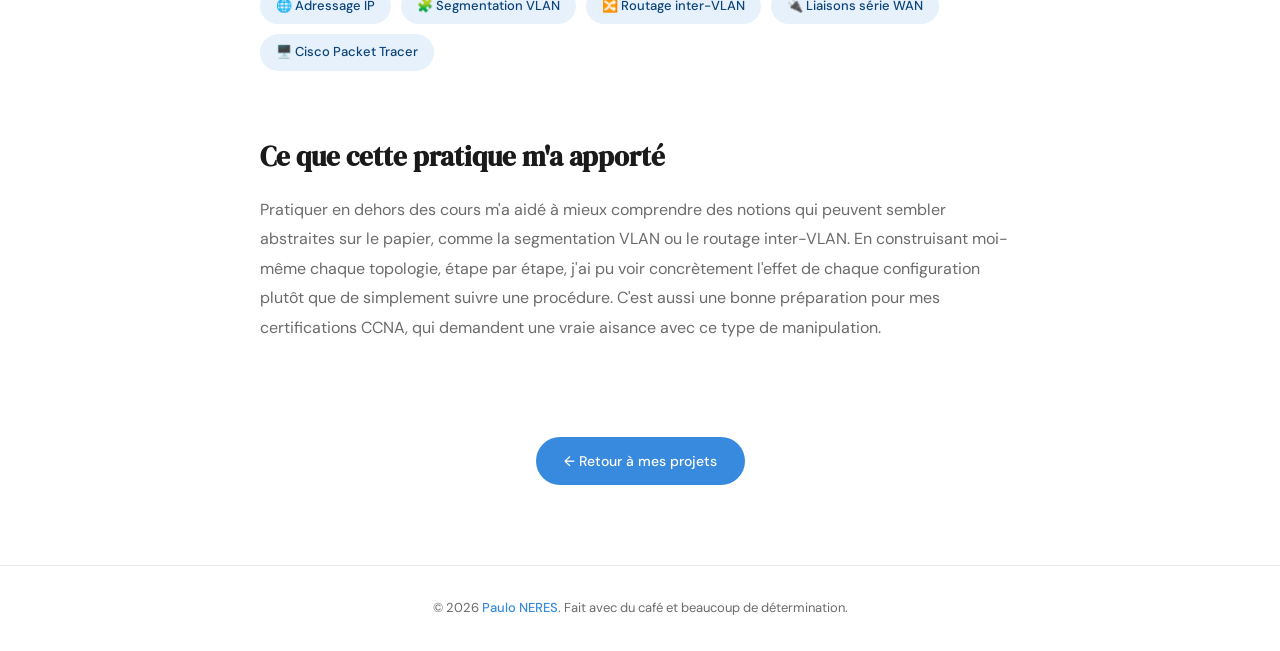
==== commit d46205b4: "Add files via upload" ====
--- a/projet-reseau.html
+++ b/projet-reseau.html
@@ -87,7 +87,7 @@
         </p>
 
         <div class="topo-shot">
-          <img src="images/reseau-etape1.png" alt="Topologie réseau simple avec switch, 3 PC et une imprimante sur Cisco Packet Tracer" />
+          <img src="reseau-etape1.png" alt="Topologie réseau simple avec switch, 3 PC et une imprimante sur Cisco Packet Tracer" />
         </div>
         <p class="topo-caption">3 postes et une imprimante réseau reliés à un switch unique — premier test d'adressage IP.</p>
       </div>
@@ -115,7 +115,7 @@
         </p>
 
         <div class="topo-shot">
-          <img src="images/reseau-etape2.png" alt="Topologie avec deux VLAN (RH et Informatique) reliés à un switch et un routeur sur Cisco Packet Tracer" />
+          <img src="reseau-etape2.png" alt="Topologie avec deux VLAN (RH et Informatique) reliés à un switch et un routeur sur Cisco Packet Tracer" />
         </div>
         <p class="topo-caption">VLAN 1 (RH) et VLAN 2 (Informatique) segmentés sur le même switch, avec un routeur pour le routage inter-VLAN.</p>
 
@@ -141,7 +141,7 @@
         </p>
 
         <div class="topo-shot">
-          <img src="images/reseau-etape3.png" alt="Topologie avec un switch, trois PC et un serveur sur Cisco Packet Tracer" />
+          <img src="reseau-etape3.png" alt="Topologie avec un switch, trois PC et un serveur sur Cisco Packet Tracer" />
         </div>
         <p class="topo-caption">Un serveur ajouté au réseau local, avec adresse IP fixe pour rester toujours accessible.</p>
       </div>
@@ -163,7 +163,7 @@
         </p>
 
         <div class="topo-shot">
-          <img src="images/reseau-etape4.png" alt="Topologie avec deux sites reliés par deux routeurs en liaison série sur Cisco Packet Tracer" />
+          <img src="reseau-etape4.png" alt="Topologie avec deux sites reliés par deux routeurs en liaison série sur Cisco Packet Tracer" />
         </div>
         <p class="topo-caption">Deux sites distincts interconnectés via une liaison série entre deux routeurs.</p>
       </div>
--- a/style.css
+++ b/style.css
@@ -1259,6 +1259,81 @@
   }
 }
 
+/* ─── CAPTURES DE TOPOLOGIE (Packet Tracer) ─── */
+
+.topo-shot {
+  margin-top: 28px;
+  padding: 18px;
+  background: var(--bg-soft);
+  border: 1px solid var(--border);
+  border-radius: var(--radius-md);
+}
+
+.topo-shot img {
+  width: 100%;
+  height: auto;
+  border-radius: 8px;
+  display: block;
+  background: #fff;
+}
+
+.topo-caption {
+  margin-top: 12px;
+  font-size: 12.5px;
+  color: var(--text-muted);
+  text-align: center;
+}
+
+.ip-table {
+  margin-top: 18px;
+  width: 100%;
+  border-collapse: collapse;
+  font-size: 13px;
+  border-radius: var(--radius-md);
+  overflow: hidden;
+  border: 1px solid var(--border);
+}
+
+.ip-table th,
+.ip-table td {
+  padding: 10px 14px;
+  text-align: left;
+  border-bottom: 1px solid var(--border);
+}
+
+.ip-table th {
+  background: var(--blue-light);
+  color: var(--blue-dark);
+  font-weight: 500;
+  font-size: 11.5px;
+  text-transform: uppercase;
+  letter-spacing: 0.5px;
+}
+
+.ip-table tr:last-child td {
+  border-bottom: none;
+}
+
+.vlan-pill {
+  display: inline-flex;
+  align-items: center;
+  gap: 6px;
+  padding: 5px 12px;
+  border-radius: var(--radius-pill);
+  font-size: 12px;
+  font-weight: 500;
+}
+
+.vlan-pill.vlan-1 {
+  background: #FAEEDA;
+  color: #8a5a14;
+}
+
+.vlan-pill.vlan-2 {
+  background: #E6F1FB;
+  color: var(--blue-dark);
+}
+
 @media (max-width: 768px) {
   .page-title {
     font-size: 2.1rem;
